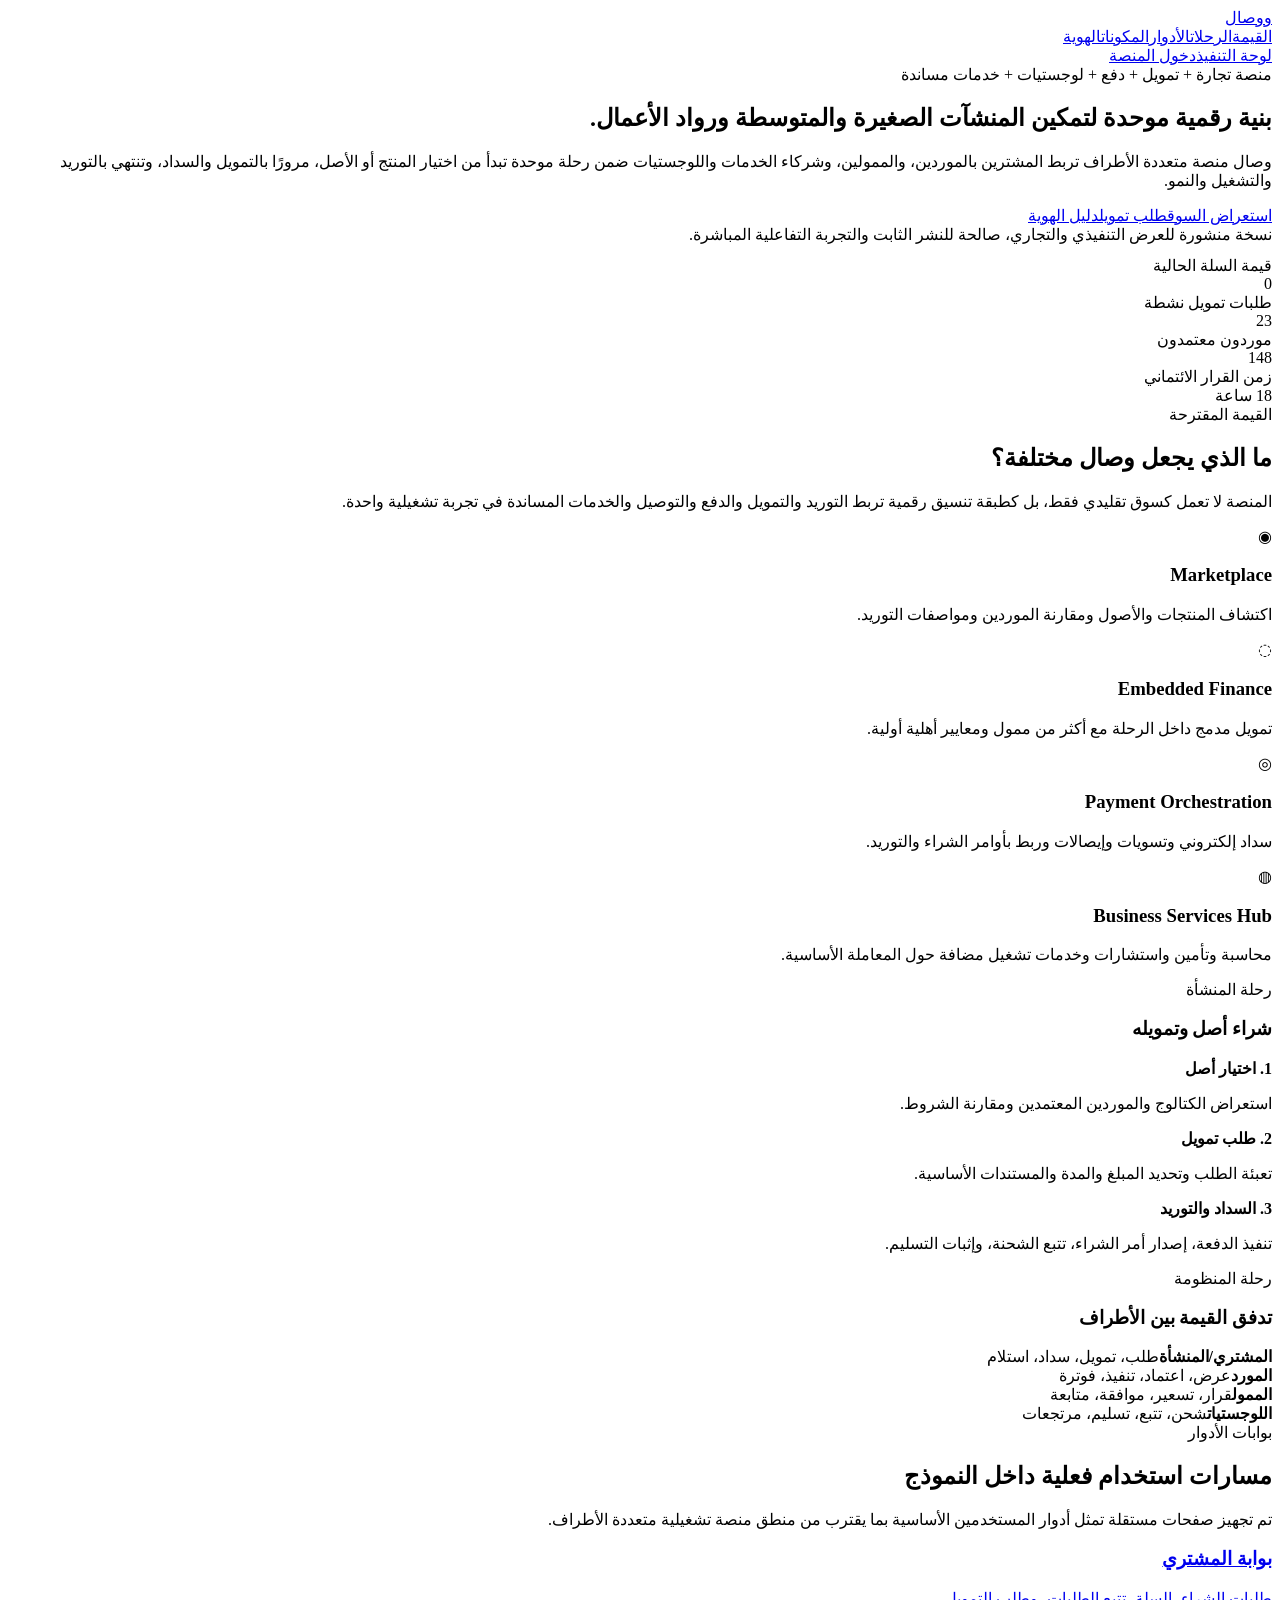
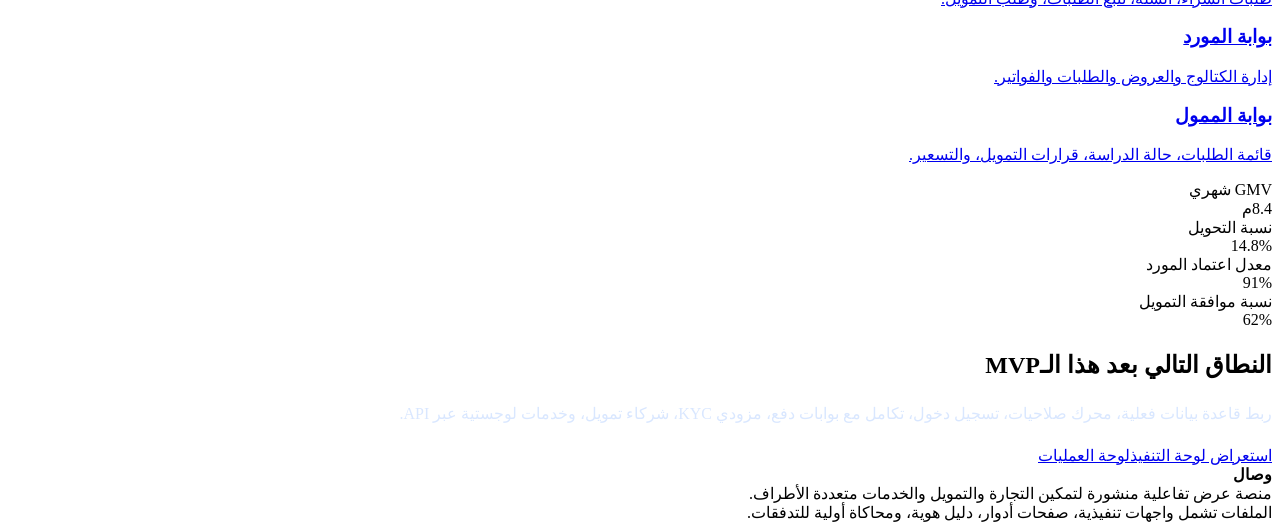
==== index.html @ 182c0c84 "Add Wesal static deploy site" ====
<!doctype html><html lang="ar" dir="rtl"><head><meta charset="utf-8"><meta name="viewport" content="width=device-width,initial-scale=1"><title>وصال | منصة أعمال وتمويل متعددة الأطراف</title><link rel="stylesheet" href="assets/styles.css"><script type="module" defer src="assets/app.js"></script></head>
<body>
<header class="topbar"><div class="container nav"><a class="brand" href="index.html"><span class="brand-mark">و</span><span>وصال</span></a><div class="nav-links"><a href="#value">القيمة</a><a href="#journeys">الرحلات</a><a href="#roles">الأدوار</a><a href="#modules">المكونات</a><a href="pages/brand.html">الهوية</a></div><div class="nav-actions"><a class="btn btn-outline" href="pages/dashboard.html">لوحة التنفيذ</a><a class="btn btn-primary" href="pages/marketplace.html">دخول المنصة</a></div></div></header>
<section class="hero"><div class="container hero-grid"><div><span class="kicker">منصة تجارة + تمويل + دفع + لوجستيات + خدمات مساندة</span><h1>بنية رقمية موحدة لتمكين المنشآت الصغيرة والمتوسطة ورواد الأعمال.</h1><p>وصال منصة متعددة الأطراف تربط المشترين بالموردين، والممولين، وشركاء الخدمات واللوجستيات ضمن رحلة موحدة تبدأ من اختيار المنتج أو الأصل، مرورًا بالتمويل والسداد، وتنتهي بالتوريد والتشغيل والنمو.</p><div class="hero-actions"><a class="btn btn-primary" href="pages/marketplace.html">استعراض السوق</a><a class="btn" href="pages/finance-application.html">طلب تمويل</a><a class="btn" href="pages/brand.html">دليل الهوية</a></div></div><div class="panel"><div class="notice">نسخة منشورة للعرض التنفيذي والتجاري، صالحة للنشر الثابت والتجربة التفاعلية المباشرة.</div><div style="margin-top:12px" data-api-status></div><div class="metric-grid"><div class="metric"><div>قيمة السلة الحالية</div><div class="value" data-kpi="cart-total">0</div></div><div class="metric"><div>طلبات تمويل نشطة</div><div class="value">23</div></div><div class="metric"><div>موردون معتمدون</div><div class="value">148</div></div><div class="metric"><div>زمن القرار الائتماني</div><div class="value">18 ساعة</div></div></div></div></div></section>
<section class="section" id="value"><div class="container"><div class="section-head"><div><span class="badge">القيمة المقترحة</span><h2>ما الذي يجعل وصال مختلفة؟</h2></div><p>المنصة لا تعمل كسوق تقليدي فقط، بل كطبقة تنسيق رقمية تربط التوريد والتمويل والدفع والتوصيل والخدمات المساندة في تجربة تشغيلية واحدة.</p></div><div class="grid grid-4"><div class="card"><div class="icon-badge">◉</div><h3>Marketplace</h3><p>اكتشاف المنتجات والأصول ومقارنة الموردين ومواصفات التوريد.</p></div><div class="card"><div class="icon-badge">◌</div><h3>Embedded Finance</h3><p>تمويل مدمج داخل الرحلة مع أكثر من ممول ومعايير أهلية أولية.</p></div><div class="card"><div class="icon-badge">◎</div><h3>Payment Orchestration</h3><p>سداد إلكتروني وتسويات وإيصالات وربط بأوامر الشراء والتوريد.</p></div><div class="card"><div class="icon-badge">◍</div><h3>Business Services Hub</h3><p>محاسبة وتأمين واستشارات وخدمات تشغيل مضافة حول المعاملة الأساسية.</p></div></div></div></section>
<section class="section" id="journeys"><div class="container split"><div class="card"><span class="badge">رحلة المنشأة</span><h3>شراء أصل وتمويله</h3><div class="timeline"><div class="step"><div class="dot"></div><div><strong>1. اختيار أصل</strong><p>استعراض الكتالوج والموردين المعتمدين ومقارنة الشروط.</p></div></div><div class="step"><div class="dot"></div><div><strong>2. طلب تمويل</strong><p>تعبئة الطلب وتحديد المبلغ والمدة والمستندات الأساسية.</p></div></div><div class="step"><div class="dot"></div><div><strong>3. السداد والتوريد</strong><p>تنفيذ الدفعة، إصدار أمر الشراء، تتبع الشحنة، وإثبات التسليم.</p></div></div></div></div><div class="card"><span class="badge">رحلة المنظومة</span><h3>تدفق القيمة بين الأطراف</h3><div class="list"><div class="item"><strong>المشتري/المنشأة</strong><span>طلب، تمويل، سداد، استلام</span></div><div class="item"><strong>المورد</strong><span>عرض، اعتماد، تنفيذ، فوترة</span></div><div class="item"><strong>الممول</strong><span>قرار، تسعير، موافقة، متابعة</span></div><div class="item"><strong>اللوجستيات</strong><span>شحن، تتبع، تسليم، مرتجعات</span></div></div></div></div></section>
<section class="section" id="roles"><div class="container"><div class="section-head"><div><span class="badge">بوابات الأدوار</span><h2>مسارات استخدام فعلية داخل النموذج</h2></div><p>تم تجهيز صفحات مستقلة تمثل أدوار المستخدمين الأساسية بما يقترب من منطق منصة تشغيلية متعددة الأطراف.</p></div><div class="grid grid-3"><a class="card" href="pages/buyer.html"><h3>بوابة المشتري</h3><p>طلبات الشراء، السلة، تتبع الطلبات، وطلب التمويل.</p></a><a class="card" href="pages/supplier.html"><h3>بوابة المورد</h3><p>إدارة الكتالوج والعروض والطلبات والفواتير.</p></a><a class="card" href="pages/financier.html"><h3>بوابة الممول</h3><p>قائمة الطلبات، حالة الدراسة، قرارات التمويل، والتسعير.</p></a></div></div></section>
<section class="section" id="modules"><div class="container"><div class="kpi-strip"><div class="kpi"><div class="label">GMV شهري</div><div class="num">8.4م</div></div><div class="kpi"><div class="label">نسبة التحويل</div><div class="num">14.8%</div></div><div class="kpi"><div class="label">معدل اعتماد المورد</div><div class="num">91%</div></div><div class="kpi"><div class="label">نسبة موافقة التمويل</div><div class="num">62%</div></div></div><div class="callout" style="margin-top:22px"><h2 style="margin-top:0">النطاق التالي بعد هذا الـMVP</h2><p style="color:#d9e7ff;line-height:1.9">ربط قاعدة بيانات فعلية، محرك صلاحيات، تسجيل دخول، تكامل مع بوابات دفع، مزودي KYC، شركاء تمويل، وخدمات لوجستية عبر API.</p><div class="hero-actions"><a class="btn btn-primary" href="pages/dashboard.html">استعراض لوحة التنفيذ</a><a class="btn" href="pages/ops.html">لوحة العمليات</a></div></div></div></section>
<footer class="footer"><div class="container footer-grid"><div><strong>وصال</strong><div>منصة عرض تفاعلية منشورة لتمكين التجارة والتمويل والخدمات متعددة الأطراف.</div></div><div>الملفات تشمل واجهات تنفيذية، صفحات أدوار، دليل هوية، ومحاكاة أولية للتدفقات.</div></div></footer>
</body></html>
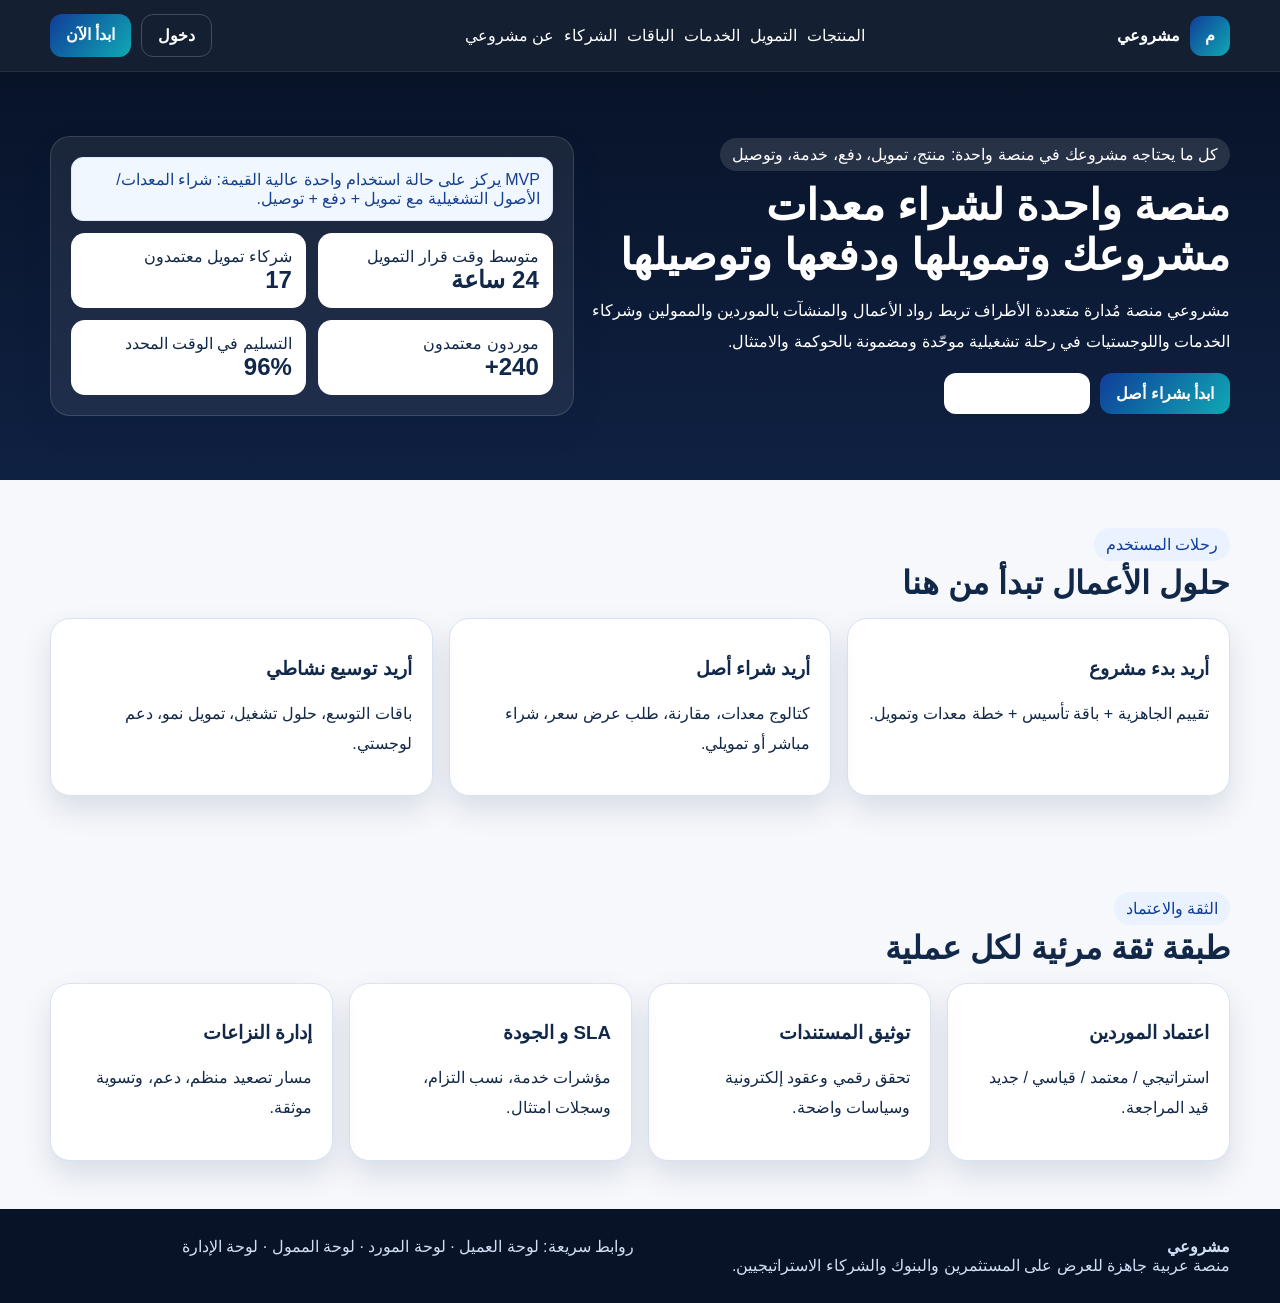
==== commit c43a0dd4: "Build Arabic RTL Mashrooi multi-sided MVP web platform" ====
--- a/index.html
+++ b/index.html
@@ -1,10 +1,18 @@
-<!doctype html><html lang="ar" dir="rtl"><head><meta charset="utf-8"><meta name="viewport" content="width=device-width,initial-scale=1"><title>وصال | منصة أعمال وتمويل متعددة الأطراف</title><link rel="stylesheet" href="assets/styles.css"><script type="module" defer src="assets/app.js"></script></head>
+<!doctype html>
+<html lang="ar" dir="rtl">
+<head>
+  <meta charset="utf-8" />
+  <meta name="viewport" content="width=device-width, initial-scale=1" />
+  <title>مشروعي | منصة موحدة لشراء المعدات وتمويلها</title>
+  <meta name="description" content="مشروعي منصة عربية متعددة الأطراف توحّد شراء الأصول والتمويل والدفع والتوصيل في رحلة واحدة." />
+  <link rel="stylesheet" href="assets/styles.css" />
+  <script type="module" defer src="assets/app.js"></script>
+</head>
 <body>
-<header class="topbar"><div class="container nav"><a class="brand" href="index.html"><span class="brand-mark">و</span><span>وصال</span></a><div class="nav-links"><a href="#value">القيمة</a><a href="#journeys">الرحلات</a><a href="#roles">الأدوار</a><a href="#modules">المكونات</a><a href="pages/brand.html">الهوية</a></div><div class="nav-actions"><a class="btn btn-outline" href="pages/dashboard.html">لوحة التنفيذ</a><a class="btn btn-primary" href="pages/marketplace.html">دخول المنصة</a></div></div></header>
-<section class="hero"><div class="container hero-grid"><div><span class="kicker">منصة تجارة + تمويل + دفع + لوجستيات + خدمات مساندة</span><h1>بنية رقمية موحدة لتمكين المنشآت الصغيرة والمتوسطة ورواد الأعمال.</h1><p>وصال منصة متعددة الأطراف تربط المشترين بالموردين، والممولين، وشركاء الخدمات واللوجستيات ضمن رحلة موحدة تبدأ من اختيار المنتج أو الأصل، مرورًا بالتمويل والسداد، وتنتهي بالتوريد والتشغيل والنمو.</p><div class="hero-actions"><a class="btn btn-primary" href="pages/marketplace.html">استعراض السوق</a><a class="btn" href="pages/finance-application.html">طلب تمويل</a><a class="btn" href="pages/brand.html">دليل الهوية</a></div></div><div class="panel"><div class="notice">نسخة منشورة للعرض التنفيذي والتجاري، صالحة للنشر الثابت والتجربة التفاعلية المباشرة.</div><div style="margin-top:12px" data-api-status></div><div class="metric-grid"><div class="metric"><div>قيمة السلة الحالية</div><div class="value" data-kpi="cart-total">0</div></div><div class="metric"><div>طلبات تمويل نشطة</div><div class="value">23</div></div><div class="metric"><div>موردون معتمدون</div><div class="value">148</div></div><div class="metric"><div>زمن القرار الائتماني</div><div class="value">18 ساعة</div></div></div></div></div></section>
-<section class="section" id="value"><div class="container"><div class="section-head"><div><span class="badge">القيمة المقترحة</span><h2>ما الذي يجعل وصال مختلفة؟</h2></div><p>المنصة لا تعمل كسوق تقليدي فقط، بل كطبقة تنسيق رقمية تربط التوريد والتمويل والدفع والتوصيل والخدمات المساندة في تجربة تشغيلية واحدة.</p></div><div class="grid grid-4"><div class="card"><div class="icon-badge">◉</div><h3>Marketplace</h3><p>اكتشاف المنتجات والأصول ومقارنة الموردين ومواصفات التوريد.</p></div><div class="card"><div class="icon-badge">◌</div><h3>Embedded Finance</h3><p>تمويل مدمج داخل الرحلة مع أكثر من ممول ومعايير أهلية أولية.</p></div><div class="card"><div class="icon-badge">◎</div><h3>Payment Orchestration</h3><p>سداد إلكتروني وتسويات وإيصالات وربط بأوامر الشراء والتوريد.</p></div><div class="card"><div class="icon-badge">◍</div><h3>Business Services Hub</h3><p>محاسبة وتأمين واستشارات وخدمات تشغيل مضافة حول المعاملة الأساسية.</p></div></div></div></section>
-<section class="section" id="journeys"><div class="container split"><div class="card"><span class="badge">رحلة المنشأة</span><h3>شراء أصل وتمويله</h3><div class="timeline"><div class="step"><div class="dot"></div><div><strong>1. اختيار أصل</strong><p>استعراض الكتالوج والموردين المعتمدين ومقارنة الشروط.</p></div></div><div class="step"><div class="dot"></div><div><strong>2. طلب تمويل</strong><p>تعبئة الطلب وتحديد المبلغ والمدة والمستندات الأساسية.</p></div></div><div class="step"><div class="dot"></div><div><strong>3. السداد والتوريد</strong><p>تنفيذ الدفعة، إصدار أمر الشراء، تتبع الشحنة، وإثبات التسليم.</p></div></div></div></div><div class="card"><span class="badge">رحلة المنظومة</span><h3>تدفق القيمة بين الأطراف</h3><div class="list"><div class="item"><strong>المشتري/المنشأة</strong><span>طلب، تمويل، سداد، استلام</span></div><div class="item"><strong>المورد</strong><span>عرض، اعتماد، تنفيذ، فوترة</span></div><div class="item"><strong>الممول</strong><span>قرار، تسعير، موافقة، متابعة</span></div><div class="item"><strong>اللوجستيات</strong><span>شحن، تتبع، تسليم، مرتجعات</span></div></div></div></div></section>
-<section class="section" id="roles"><div class="container"><div class="section-head"><div><span class="badge">بوابات الأدوار</span><h2>مسارات استخدام فعلية داخل النموذج</h2></div><p>تم تجهيز صفحات مستقلة تمثل أدوار المستخدمين الأساسية بما يقترب من منطق منصة تشغيلية متعددة الأطراف.</p></div><div class="grid grid-3"><a class="card" href="pages/buyer.html"><h3>بوابة المشتري</h3><p>طلبات الشراء، السلة، تتبع الطلبات، وطلب التمويل.</p></a><a class="card" href="pages/supplier.html"><h3>بوابة المورد</h3><p>إدارة الكتالوج والعروض والطلبات والفواتير.</p></a><a class="card" href="pages/financier.html"><h3>بوابة الممول</h3><p>قائمة الطلبات، حالة الدراسة، قرارات التمويل، والتسعير.</p></a></div></div></section>
-<section class="section" id="modules"><div class="container"><div class="kpi-strip"><div class="kpi"><div class="label">GMV شهري</div><div class="num">8.4م</div></div><div class="kpi"><div class="label">نسبة التحويل</div><div class="num">14.8%</div></div><div class="kpi"><div class="label">معدل اعتماد المورد</div><div class="num">91%</div></div><div class="kpi"><div class="label">نسبة موافقة التمويل</div><div class="num">62%</div></div></div><div class="callout" style="margin-top:22px"><h2 style="margin-top:0">النطاق التالي بعد هذا الـMVP</h2><p style="color:#d9e7ff;line-height:1.9">ربط قاعدة بيانات فعلية، محرك صلاحيات، تسجيل دخول، تكامل مع بوابات دفع، مزودي KYC، شركاء تمويل، وخدمات لوجستية عبر API.</p><div class="hero-actions"><a class="btn btn-primary" href="pages/dashboard.html">استعراض لوحة التنفيذ</a><a class="btn" href="pages/ops.html">لوحة العمليات</a></div></div></div></section>
-<footer class="footer"><div class="container footer-grid"><div><strong>وصال</strong><div>منصة عرض تفاعلية منشورة لتمكين التجارة والتمويل والخدمات متعددة الأطراف.</div></div><div>الملفات تشمل واجهات تنفيذية، صفحات أدوار، دليل هوية، ومحاكاة أولية للتدفقات.</div></div></footer>
-</body></html>+  <header class="topbar"><div class="container nav"><a class="brand" href="index.html"><span class="brand-mark">م</span><span>مشروعي</span></a><div class="nav-links"><a href="pages/products.html">المنتجات</a><a href="pages/financing.html">التمويل</a><a href="pages/services.html">الخدمات</a><a href="pages/packages.html">الباقات</a><a href="pages/partners.html">الشركاء</a><a href="pages/about.html">عن مشروعي</a></div><div class="nav-actions"><a class="btn btn-outline" href="pages/signin.html">دخول</a><a class="btn btn-primary" href="pages/signup.html">ابدأ الآن</a></div></div></header>
+  <section class="hero"><div class="container hero-grid"><div><span class="kicker">كل ما يحتاجه مشروعك في منصة واحدة: منتج، تمويل، دفع، خدمة، وتوصيل</span><h1>منصة واحدة لشراء معدات مشروعك وتمويلها ودفعها وتوصيلها</h1><p>مشروعي منصة مُدارة متعددة الأطراف تربط رواد الأعمال والمنشآت بالموردين والممولين وشركاء الخدمات واللوجستيات في رحلة تشغيلية موحّدة ومضمونة بالحوكمة والامتثال.</p><div class="hero-actions"><a class="btn btn-primary" href="pages/products.html">ابدأ بشراء أصل</a><a class="btn" href="pages/financing.html">احصل على تمويل</a></div></div><div class="panel"><div class="notice">MVP يركز على حالة استخدام واحدة عالية القيمة: شراء المعدات/الأصول التشغيلية مع تمويل + دفع + توصيل.</div><div class="metric-grid"><div class="metric"><div>متوسط وقت قرار التمويل</div><div class="value">24 ساعة</div></div><div class="metric"><div>شركاء تمويل معتمدون</div><div class="value">17</div></div><div class="metric"><div>موردون معتمدون</div><div class="value">240+</div></div><div class="metric"><div>التسليم في الوقت المحدد</div><div class="value">96%</div></div></div></div></div></section>
+  <section class="section"><div class="container"><div class="section-head"><div><span class="badge">رحلات المستخدم</span><h2>حلول الأعمال تبدأ من هنا</h2></div></div><div class="grid grid-3"><div class="card"><h3>أريد بدء مشروع</h3><p>تقييم الجاهزية + باقة تأسيس + خطة معدات وتمويل.</p></div><div class="card"><h3>أريد شراء أصل</h3><p>كتالوج معدات، مقارنة، طلب عرض سعر، شراء مباشر أو تمويلي.</p></div><div class="card"><h3>أريد توسيع نشاطي</h3><p>باقات التوسع، حلول تشغيل، تمويل نمو، دعم لوجستي.</p></div></div></div></section>
+  <section class="section"><div class="container"><div class="section-head"><div><span class="badge">الثقة والاعتماد</span><h2>طبقة ثقة مرئية لكل عملية</h2></div></div><div class="grid grid-4"><div class="card"><h3>اعتماد الموردين</h3><p>استراتيجي / معتمد / قياسي / جديد قيد المراجعة.</p></div><div class="card"><h3>توثيق المستندات</h3><p>تحقق رقمي وعقود إلكترونية وسياسات واضحة.</p></div><div class="card"><h3>SLA و الجودة</h3><p>مؤشرات خدمة، نسب التزام، وسجلات امتثال.</p></div><div class="card"><h3>إدارة النزاعات</h3><p>مسار تصعيد منظم، دعم، وتسوية موثقة.</p></div></div></div></section>
+  <footer class="footer"><div class="container footer-grid"><div><strong>مشروعي</strong><div>منصة عربية جاهزة للعرض على المستثمرين والبنوك والشركاء الاستراتيجيين.</div></div><div>روابط سريعة: <a href="pages/customer-dashboard.html">لوحة العميل</a> · <a href="pages/supplier-dashboard.html">لوحة المورد</a> · <a href="pages/finance-dashboard.html">لوحة الممول</a> · <a href="pages/admin-dashboard.html">لوحة الإدارة</a></div></div></footer>
+</body>
+</html>
--- a/assets/styles.css
+++ b/assets/styles.css
@@ -0,0 +1 @@
+:root{--bg:#081328;--surface:#11203d;--card:#fff;--text:#122849;--muted:#6e83a3;--line:#d8e2f0;--brand:#103d99;--teal:#0fa9b4;--violet:#6c63ff;--radius:20px;--shadow:0 14px 30px rgba(11,31,66,.12)}*{box-sizing:border-box}body{margin:0;font-family:"Tajawal",Tahoma,Arial,sans-serif;background:#f6f8fc;color:var(--text);direction:rtl}a{text-decoration:none;color:inherit}.container{width:min(1180px,calc(100% - 40px));margin:auto}.topbar{position:sticky;top:0;z-index:20;background:rgba(8,19,40,.95);border-bottom:1px solid rgba(255,255,255,.08)}.nav{display:flex;justify-content:space-between;align-items:center;gap:12px;flex-wrap:wrap;padding:14px 0;color:#fff}.brand{display:flex;gap:10px;align-items:center;font-weight:800}.brand-mark{width:40px;height:40px;border-radius:12px;background:linear-gradient(130deg,var(--brand),var(--teal));display:grid;place-items:center}.nav-links,.nav-actions,.hero-actions{display:flex;gap:10px;flex-wrap:wrap}.btn{padding:11px 16px;border-radius:12px;background:#fff;font-weight:700;display:inline-flex}.btn-primary{background:linear-gradient(130deg,var(--brand),var(--teal));color:#fff}.btn-outline{background:transparent;color:#fff;border:1px solid rgba(255,255,255,.2)}.hero{background:linear-gradient(180deg,#081328,#0f2142);color:#fff;padding:64px 0}.hero-grid,.split,.cards,.grid{display:grid;gap:16px}.hero-grid{grid-template-columns:1.1fr .9fr;align-items:center}.panel,.card{background:#fff;border:1px solid var(--line);border-radius:var(--radius);padding:20px;box-shadow:var(--shadow)}.panel{background:rgba(255,255,255,.07);color:#fff;border-color:rgba(255,255,255,.13)}.kicker,.badge,.status{display:inline-block;padding:7px 12px;border-radius:999px}.kicker{background:rgba(255,255,255,.12)}.badge{background:#eaf1ff;color:var(--brand)}.status{background:#e8f8ff;color:#086c76}h1{font-size:2.7rem;margin:.6rem 0 1rem}h2{margin:.2rem 0 1rem;font-size:2rem}p{line-height:1.9}.section{padding:48px 0}.section-head{display:flex;justify-content:space-between;align-items:end;flex-wrap:wrap}.grid-3{grid-template-columns:repeat(3,1fr)}.grid-4{grid-template-columns:repeat(4,1fr)}.metric-grid{display:grid;grid-template-columns:repeat(2,1fr);gap:12px;margin-top:12px}.metric{background:#fff;border-radius:14px;padding:14px;color:var(--text)}.metric .value{font-size:1.5rem;font-weight:900}.page-hero{padding:44px 0;background:linear-gradient(180deg,#102449,#173766);color:#fff}.table-wrap{overflow:auto}table{width:100%;border-collapse:collapse;background:#fff;border-radius:14px;overflow:hidden}th,td{padding:12px;border-bottom:1px solid #edf1f8;text-align:right}.footer{padding:28px 0;background:#081328;color:#d2def6}.footer-grid{display:grid;grid-template-columns:1fr 1fr;gap:12px}.cards{grid-template-columns:repeat(2,1fr)}input,select,textarea{width:100%;padding:11px;border:1px solid #d8e2f0;border-radius:12px}.timeline .step{display:flex;gap:12px;margin-bottom:12px}.dot{width:12px;height:12px;border-radius:50%;background:var(--teal);margin-top:8px}.notice{padding:12px;border-radius:12px;background:#f0f7ff;color:#16408f;border:1px solid #dce9ff}@media(max-width:960px){.hero-grid,.grid-3,.grid-4,.cards,.footer-grid{grid-template-columns:1fr 1fr}}@media(max-width:720px){.container{width:min(100% - 24px,1180px)}h1{font-size:2.1rem}.hero-grid,.grid-3,.grid-4,.cards,.footer-grid,.metric-grid{grid-template-columns:1fr}}
